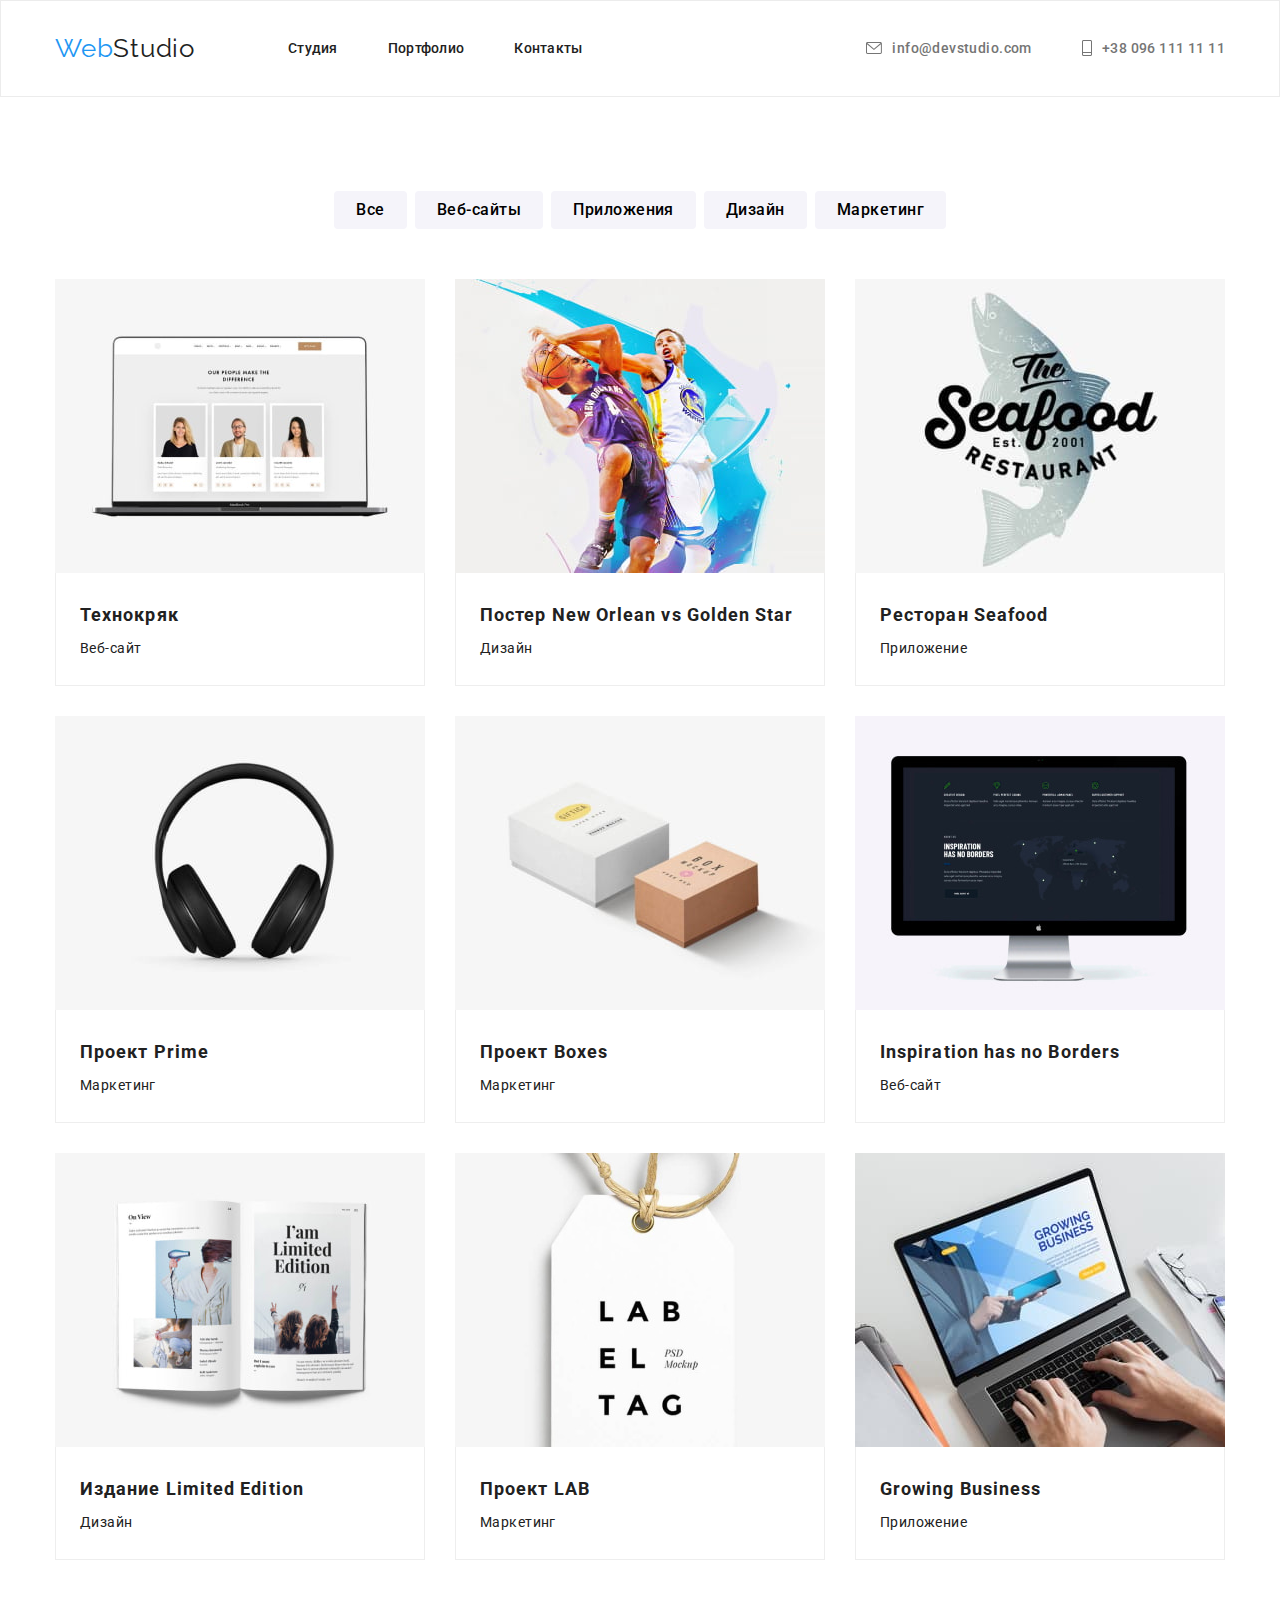
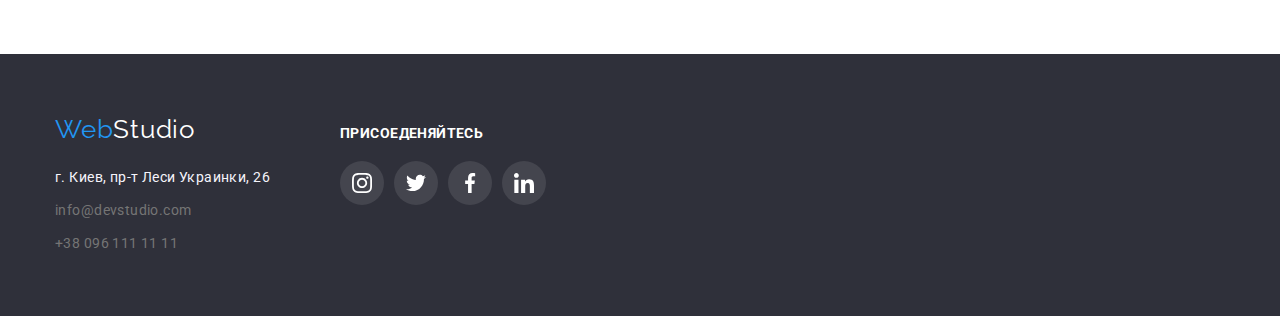
==== portfolio.html @ fb8bf8f7 "hw6" ====
<!DOCTYPE html>
<html lang="ru">
<head>
    <meta charset="UTF-8">
    <meta http-equiv="X-UA-Compatible" content="IE=edge">
    <meta name="viewport" content="width=device-width, initial-scale=1.0">
    <title>Project GOIT</title>
    <link rel="preconnect" href="https://fonts.gstatic.com">
    <link href="https://fonts.googleapis.com/css2?family=Raleway:wght@700&family=Roboto:wght@400;500;700;900&display=swap" rel="stylesheet">
    <link rel="stylesheet" href="https://cdnjs.cloudflare.com/ajax/libs/modern-normalize/1.0.0/modern-normalize.css">
    <link rel="stylesheet" href="css/styles.css">
</head>
<body>
  <header class="header">
    <div class="container header-page">
    <nav class="main-nav">
      <a class='logo' href="index.html"><span class="logo-color">Web</span>Studio</a>
      <ul class="header-links">
        <li class="item"><a href="index.html" class="header-link menu-link">Студия</a></li>
        <li class="item"><a href="portfolio.html" class="header-link menu-link">Портфолио</a></li>
        <li class="item"><a href="" class="header-link menu-link">Контакты</a></li>
      </ul>
    </nav>
    <ul class="header-contacts adress-list">
      <li class="item contacts-item"><a class="contacts address-link">
        <svg class="adress-icon" width="16" height="12">
          <use href="./images/icons/sprite.svg#icon-email"></use>
        </svg>
        info@devstudio.com
      </a></li>
      <li class="item contacts-item"><a class="contacts address-link">
        <svg class="adress-icon" width="10" height="16">
          <use href="./images/icons/sprite.svg#icon-phone"></use>
        </svg>
        +38  096  111  11  11
      </a></li>
    </ul>
    </div>
  </header>
    <main>
        <section class="section">
          <div class="container">
            <ul class="filter-button-list">
              <li><button class="filter-button">Все</button></li>
              <li><button class="filter-button">Веб-сайты</button></li>
              <li><button class="filter-button">Приложения</button></li>
              <li><button class="filter-button">Дизайн</button></li>
              <li><button class="filter-button">Маркетинг</button></li>
          </ul>
            <ul class="filter-list">
                <li class="container-set">
                  <a class="overlay-link card-set-link" href="">
                    <div class="thumb-overlay">
                    <img src="images/portfolio/laptop.jpg" width="370" height="294" alt="">
                    <div class="card-set-overlay">
                      <p>Технокряк это современная площадка 
                        распространения коронавируса.
                         Компании используют эту платформу 
                         для цифрового шпионажа и атак на 
                         защищённые сервера конкурентов.
                      </p>
                    </div>
                    </div>
                  <div class="set-items">
                  <h3 class="title-filter">Технокряк</h3>
                  <p >Веб-сайт</p>
                </div>
               </a>
                </li>
                <li class="container-set">
                  <a class="overlay-link card-set-link" href="">
                   <div class="thumb-overlay">
                    <img src="images/portfolio/players.jpg" width="370" height="294" alt="">
                    <div class="card-set-overlay">
                      <p>Технокряк это современная площадка 
                        распространения коронавируса.
                         Компании используют эту платформу 
                         для цифрового шпионажа и атак на 
                         защищённые сервера конкурентов.
                      </p>
                    </div>
                  </div>
                   <div class="set-items">
                   <h3 class="title-filter">Постер New Orlean vs Golden Star</h3>
                   <p>Дизайн</p>
                  </div>
                </a>
                </li>
                <li class="container-set">
                  <a class="overlay-link card-set-link" href="">
                  <div class="thumb-overlay">
                   <img src="images/portfolio/seafood.jpg" width="370" height="294" alt="">
                   <div class="card-set-overlay">
                    <p>Технокряк это современная площадка 
                      распространения коронавируса.
                       Компании используют эту платформу 
                       для цифрового шпионажа и атак на 
                       защищённые сервера конкурентов.
                    </p>
                  </div>
                  </div>
                   <div class="set-items">
                   <h3 class="title-filter">Ресторан Seafood</h3>
                   <p>Приложение</p>
                  </div>
                </a>
                </li>
                <li class="container-set">
                  <a class="overlay-link card-set-link" href="">
                    <div class="thumb-overlay">
                   <img src="images/portfolio/headphones.jpg" width="370" height="294" alt="">
                   <div class="card-set-overlay">
                    <p>Технокряк это современная площадка 
                      распространения коронавируса.
                       Компании используют эту платформу 
                       для цифрового шпионажа и атак на 
                       защищённые сервера конкурентов.
                    </p>
                  </div>
                    </div>
                   <div class="set-items">
                   <h3 class="title-filter">Проект Prime</h3> 
                  <p>Маркетинг</p>
                </div>
              </a>
                </li>
                <li class="container-set">
                  <a class="overlay-link card-set-link" href="">
                    <div class="thumb-overlay">
                    <img src="images/portfolio/boxes.jpg" width="370" height="294" alt="">
                    <div class="card-set-overlay">
                      <p>Технокряк это современная площадка 
                        распространения коронавируса.
                         Компании используют эту платформу 
                         для цифрового шпионажа и атак на 
                         защищённые сервера конкурентов.
                      </p>
                    </div>
                    </div>
                    <div class="set-items">
                    <h3 class="title-filter">Проект Boxes</h3>
                    <p>Маркетинг</p>
                  </div>
                </a>
                  </li>
                <li class="container-set">
                  <a class="overlay-link card-set-link" href="">
                    <div class="thumb-overlay">
                    <img src="images/portfolio/computer.jpg" width="370" height="294" alt="">
                    <div class="card-set-overlay">
                      <p>Технокряк это современная площадка 
                        распространения коронавируса.
                         Компании используют эту платформу 
                         для цифрового шпионажа и атак на 
                         защищённые сервера конкурентов.
                      </p>
                    </div>
                    </div>
                    <div class="set-items">
                    <h3 class="title-filter">Inspiration has no Borders</h3>
                    <p>Веб-сайт</p>
                  </div>
                </a>
                </li>
                <li class="container-set">
                  <a class="overlay-link card-set-link" href="">
                    <div class="thumb-overlay">
                    <img src="images/portfolio/magazine.jpg" width="370" height="294" alt="">
                    <div class="card-set-overlay">
                      <p>Технокряк это современная площадка 
                        распространения коронавируса.
                         Компании используют эту платформу 
                         для цифрового шпионажа и атак на 
                         защищённые сервера конкурентов.
                      </p>
                    </div>
                    </div>
                    <div class="set-items">
                    <h3 class="title-filter">Издание Limited Edition</h3>
                    <p>Дизайн</p>
                  </div>
                </a>
                </li>
                <li class="container-set">
                  <a class="overlay-link card-set-link" href="">
                    <div class="thumb-overlay">
                    <img src="images/portfolio/birka.jpg" width="370" height="294" alt="">
                    <div class="card-set-overlay">
                      <p>Технокряк это современная площадка 
                        распространения коронавируса.
                         Компании используют эту платформу 
                         для цифрового шпионажа и атак на 
                         защищённые сервера конкурентов.
                      </p>
                    </div>
                    </div>
                    <div class="set-items">
                    <h3 class="title-filter">Проект LAB</h3>
                    <p>Маркетинг</p>
                  </div>
                </a>
                </li>
                <li class="container-set">
                  <a class="overlay-link card-set-link" href="">
                    <div class="thumb-overlay">
                    <img src="images/portfolio/handsinlaptop.jpg" width="370" height="294" alt="">
                    <div class="card-set-overlay">
                      <p>Технокряк это современная площадка 
                        распространения коронавируса.
                         Компании используют эту платформу 
                         для цифрового шпионажа и атак на 
                         защищённые сервера конкурентов.
                      </p>
                    </div>
                    </div>
                    <div class="set-items">
                    <h3 class="title-filter">Growing Business</h3>
                    <p>Приложение</p>
                  </div>
                </a>
                </li>
              </ul>
            </div>
        </section>
    </main>
    <footer class="footer">
      <div class=" footer-info container">
      <div>
        <a class='logo-footer' href="index.html"><span class="logo-color">Web</span>Studio</a>
      <address class="address">
      <p class="place">г. Киев, пр-т Леси Украинки, 26</p>
      <ul class="footer-list">
        <li><a class="contacts" href="">info@devstudio.com</a></li>
        <li><a class="contacts " href="">+38  096  111  11  11</a></li>
      </ul>
    </div>
      <div class="footer-info-svg">
        <h2 class="footer-title">Присоеденяйтесь</h2>
      <ul class="socials-icons footer-icons">
        <li class="social-icons-item">
          <a href="" class="socials-icons-link icons-footer" target="_blank" rel="noopener noreferrer">
            <svg class="socials-icons-svg footer-svg">
              <use href="./images/icons/sprite.svg#icon-instagram"></use>
            </svg>
          </a>
        </li>
        <li class="social-icons-item">
          <a href="" class="socials-icons-link icons-footer" target="_blank" rel="noopener noreferrer">
            <svg class="socials-icons-svg footer-svg">
              <use href="./images/icons/sprite.svg#icon-twitter"></use>
            </svg>
          </a>
        </li>
        <li class="social-icons-item">
          <a href="" class="socials-icons-link icons-footer" target="_blank" rel="noopener noreferrer">
            <svg class="socials-icons-svg footer-svg">
              <use href="./images/icons/sprite.svg#icon-facebook"></use>
            </svg>
          </a>
        </li>
        <li class="social-icons-item">
          <a href="" class="socials-icons-link icons-footer" target="_blank" rel="noopener noreferrer">
            <svg class="socials-icons-svg footer-svg">
              <use href="./images/icons/sprite.svg#icon-linkedin"></use>
            </svg>
          </a>
        </li>
      </ul>
    </div>
      </address>
    </div>
    </footer>
</body>
</html>
---- css/styles.css ----
:root {
    --accent-background-title-color: #2F303A;
    --accent-background-footer-color: #2F303A;
    --accent-background-our-team-color: #F5F4FA;
    --primary-background-color: #F5F4FA;
    --secondary-background-color: #2196F3;
    
    --accent-text-color: #757575;
    --primary-text-color: #212121;
    --secondary-text-color: #FFFFFF;
    --svg-primary-color: #AFB1B8;
    
    --main-font: 'Roboto', sans-serif;
    --logo-font: 'Raleway', sans-serif;
}

body {
    font-family: var(--main-font);
    color:var(--accent-text-color);
    font-size: 14px;
    line-height: 1.71;
    letter-spacing: 0.03em;
}

*,
*::before,
*::after {
    box-sizing: border-box;
}

h1,
h2,
h3,
h4,
h5,
h6,
p,
ul {
margin: 0;
padding: 0;
}

img {
    display: block;
    max-width: 100%;
}

.container {
    width: 1200px;
    padding-left: 15px;
    padding-right: 15px;
    margin-left: auto;
    margin-right: auto;
}

.section {
    padding-top: 94px;
    padding-bottom: 94px;
}

/* -----------------------------ЛОГОТИП--------------------- */

.logo {
    font-family: var(--logo-font);
    font-size: 26px;
    line-height: 1.19;
    letter-spacing: 0.03em;
}

.logo:not(.nohover):hover,
.logo:not(.nofocus):focus {
color: var(--primary-text-color);
}

.logo-color {
    color:var(--secondary-background-color);
}

/* --------------------------МЕЙН-------------------------- */

.main-nav {
    display: flex;
    align-items: center;
}

/* ----------------------------------ХЕДЕР---------------------------- */

.header {
    background: var(--secondary-text-color);
    display: flex;
    border: 1px solid #ECECEC;
    padding-top: 32px;
    padding-bottom: 32px;
}

.header-page {
   display: flex;
   align-items: center;
}

.header-link {
    font-size: 14px;
    font-weight: 500;
    line-height: 1.14;
    letter-spacing: 0.02em;
    color:var(--primary-text-color);
    position: relative;

    transition-property: color;
    transition-duration: 250ms;
    transition-timing-function: cubic-bezier(0.4, 0, 0.2, 1);
}

.header-link:hover {
    color: var(--secondary-background-color);
}

.menu-link::after {
    content: "";
    width: 100%;
    height: 4px;
    background: #2196F3;
    border-radius: 2px;
    display: block;
    position: absolute;
    margin-top: 32px;
    opacity: 0;

    transition-property: background-color, opacity, visibility;
    transition-duration: 250ms;
    transition-timing-function: cubic-bezier(0.4, 0, 0.2, 1);
}

.menu-link:hover::after {
    opacity: 1;
}

.header-links {
    display: flex;
    margin-left: 93px;
}

.header-links .item {
    margin-right: 50px;
    display: block;
}

.header-links .item:last-child {
    margin-right: 0px;
}

.adress-icon {
    fill: currentColor;
    margin-right: 10px;
}

.address-link {
    display: flex;
    align-items: center;
}

.header-contacts {
    display: flex;
    font-weight: 500;
    margin-left: auto;
}

.header-contacts .item + .item {
     margin-left: 50px;
}

.contacts {
    color: var(--accent-text-color);

    transition-property: color;
    transition-duration: 250ms;
    transition-timing-function: cubic-bezier(0.4, 0, 0.2, 1);
}

.contacts:hover {
    color: var(--secondary-background-color);
}

/* --------------------------ЗАГОЛОВОК И КНОПКА------------------------- */

.hero {
    background: var(--accent-background-title-color);
    background-image: linear-gradient(
        to right,
        rgba(47, 48, 58, 0.4),
        rgba(47, 48, 58, 0.4)
    ),
    url(../images/backgroundhero.jpg);
    text-align: center;
    background-size: cover;
    background-position: center;
}

.page-hero {
    padding-top: 200px;
    padding-bottom: 200px;
}

.hero-title {
    font-family: var(--main-font);
    font-size: 44px;
    max-width: 696px;
    line-height: 1.36;
    text-align: center;
    color:var(--secondary-text-color);
    letter-spacing: 0.06em;
    text-transform: uppercase;
    margin-right: auto;
    margin-left: auto;
    margin-bottom: 30px;
}

.hero-button {
    width: 200px;
    height: 50px;
    border-radius: 4px;
    padding: 10px 32px 10px 32px;
    margin-right: auto;
    margin-left: auto;
    font-size: 16px;
    line-height: 1.87;
    align-items: center;
    letter-spacing: 0.06em;
    border: none;
    cursor: pointer;
    color: var(--secondary-text-color);
    background-color:var(--secondary-background-color);
    box-shadow: 0px 4px 4px rgba(0, 0, 0, 0.15);
    display: block;
}

/* ----------------------------О НАС ------------------------ */

.about-list {
    display: flex;
    justify-content: center;
}

.about-list li {
    margin-right: 30px;
    align-items: center;
}

.about-list li:last-child {
    margin-right: 0px;;
}

.our-privilege {
    display: flex;
    align-items: center;
    justify-content: center;
    height: 120px;
    background: var(--accent-background-our-team-color);
    margin-bottom: 30px;
}

.our-privilege-item {
    width: 65px ;
    height: 70px;
}
 
.about-subtitle {
    height: 16px;
    font-size: 14px;
    line-height: 1.14;
    letter-spacing: 0.03em;
    text-transform: uppercase;
    margin-bottom: 10px;
    color: var(--primary-text-color);
}

/* --------------------------ЧЕМ мы занимаемся------------------------------- */

.services-title {
    font-size: 36px;
    line-height: 1.16;
    text-align: center;
    letter-spacing: 0.03em;
    color: var(--primary-text-color);
}

.services {
    padding-top: 0px;
}

.services-list {
    display: flex;
    margin-top: 50px;
    justify-content: center;
}

.services-img {
    margin-right: 30px;
    position: relative;
}

.services-overlay {
    font-size: 14px;
    line-height: 16px;
    text-align: center;
    letter-spacing: 0.03em;

    text-transform: uppercase;
    position: absolute;
    background: rgba(47, 48, 58, 0.8);
    color: #FFFFFF;
    
    padding-top: 27px;
    bottom: 0;
    width: 370px;
    height: 70px;
}

.thumb-title {
    position: absolute;
}


.services-img:last-child {
    margin-right: 0px;
}

/* ------------------------------Наша команда----------------------------- */
.our-team-title {
    font-size: 36px;
    line-height: 1.16;
    letter-spacing: 0.03em;
    text-align: center;
    margin-bottom: 50px;
    color: var(--primary-text-color);
}

/* ----------------------------SVG--------------------------------- */

.section-regular-clients {
    margin-top: 94px;
    margin-bottom: 94px;
}

.regular-clients-hero{
    font-size: 36px;
    margin-bottom: 50px;
    line-height: 42px;
    text-align: center;
    letter-spacing: 0.03em;
    color: var(--primary-text-color);
}

.regular-clients-list {
    display: flex;
    justify-content: center;
}

 .regular-clients-link {
    width: 170px;
    height: 92px;
    border: 1px solid #AFB1B8;
    border-radius: 4px;
    display: block;
    color: var(--svg-primary-color);
    display: flex;
    align-items: center;
    justify-content: center;

    transition-property: border;
    transition-duration: 250ms;
    transition-timing-function: cubic-bezier(0.4, 0, 0.2, 1);
 }


 .regular-clients-item:not(:last-child){
    margin-right: 30px;
 }

.regular-clients-svg { 
    fill: currentColor;

    transition-property: fill;
    transition-duration: 250ms;
    transition-timing-function: cubic-bezier(0.4, 0, 0.2, 1);
}

.regular-clients-link:hover,
.regular-clients-link:focus {
    border: 1px solid var(--secondary-background-color);
    box-sizing: border-box;
}

.regular-clients-link:hover .regular-clients-svg, 
.regular-clients-link:focus .regular-clients-svg {
    fill: var(--secondary-background-color);
}

/* -------------------------------------------------------- */
.social-icons-item:not(:last-child) {
    margin-right: 10px;
}

.socials-icons {
    display: inline-flex;
}

.socials-icons-svg {
    width: 20px;
    height: 20px;
    fill: var(--svg-primary-color);
}

.socials-icons-link:hover,
.socials-icons-link:focus {
    background-color: var(--secondary-background-color);
}

.socials-icons-link {
    width: 44px;
    height: 44px;
    border-radius: 50%;
    display: flex;
    align-items: center;
    justify-content: center;

    transition-property: background-color, fill;
    transition-duration: 250ms;
    transition-timing-function: cubic-bezier(0.4, 0, 0.2, 1);
}

.socials-icons-link:hover .socials-icons-svg,
.socials-icons-link:focus .socials-icons-svg {
    fill: var(--secondary-text-color);
}

/* ---------------------------------SVG END----------------------------- */

.our-team {
    background: var(--primary-background-color);
}

.our-team-list {
    display: flex;
    justify-content: center;
}

.name {
    font-size: 16px;
    line-height: 1.18;
    letter-spacing: 0.03em;
    margin-bottom: 10px;
    color: var(--primary-text-color);
}

.card-in-case {
    width: 270px;
    box-shadow: 0px 1px 3px rgba(0, 0, 0, 0.12),
    0px 1px 1px rgba(0, 0, 0, 0.14),
    0px 2px 1px rgba(0, 0, 0, 0.2);
    margin-right: 30px;
}

.card-in-case:last-child {
    margin-right: 0px;
}

.name-work {
    min-width: 137px;
    padding: 30px;
    text-align: center;
    box-shadow: 0px 1px 3px rgba(0, 0, 0, 0.12),
    0px 1px 1px rgba(0, 0, 0, 0.14),
    0px 2px 1px rgba(0, 0, 0, 0.2);
    border-radius: 0px 0px 4px 4px;
    background-color: var(--secondary-text-color);
}

address {
    font-style: inherit;
}

/* ----------------------------------------ССЫЛКИ------------------------------- */

a {
    color: var(--primary-text-color);
    text-decoration: none;
}

li {
    list-style: none;
}

/* -------------------------------------КНОПКИ--------------------------- */


/* ------------------------------------КНОПКИ ФИЛЬТРА------------------------ */


.filter-button {
    min-width: 73px;
    height: 38px;
    
    background: var(--primary-background-color);
    border-radius: 4px;
    border: none;
    padding: 6px 22px 6px 22px;
    font-weight: 500;
    font-size: 16px;
    line-height: 1.62px;
    letter-spacing: 0.03em;

    transition-property: background-color, color, box-shadow;
    transition-duration: 250ms;
    transition-timing-function: cubic-bezier(0.4, 0, 0.2, 1);
}

.filter-button-list {
    display: flex;
    justify-content: center;
    margin-bottom: 50px;
}

.filter-button-list li {
    margin-right: 8px;
}

.filter-button-list li:last-child {
    margin-right: 0px;
}

button:hover {
    cursor:pointer;
    color: white;
    background-color:#2196F3;
    box-shadow: 0px 3px 1px rgba(0, 0, 0, 0.1),
    0px 1px 2px rgba(0, 0, 0, 0.08),
    0px 2px 2px rgba(0, 0, 0, 0.12);
    border-radius: 4px;
}

/* ----------------------------CARDS-FILTER-------------------- */

.title-filter { 
    font-size: 18px;
    line-height: 2.0;
    letter-spacing: 0.06em;
    color: var(--primary-text-color);
    margin-bottom: 4px;
}

.filter-list {
    display: flex;
    flex-wrap: wrap;
    margin-left: -30px;
    margin-top: -30px;
}

.filter-list > .container-set {
    margin-left: 30px;
    margin-top: 30px;
    flex-basis: calc((100% - 30px * 3) / 3);
}

.container-set {
    width: 370px;
    background: #FFFFFF;
}

.thumb-overlay {
    position: relative;
    overflow: hidden;
}

.set-items {
    padding: 24px 24px 24px 24px;
    border: 1px solid #EEEEEE;
    border-top: 0px;
}

.overlay-link:hover .card-set-overlay,
.overlay-link:focus .card-set-overlay {
    opacity: 1;
    transform: translateY(0%);
    transition: transform 250ms cubic-bezier(0.4, 0, 0.2, 1);
}

.card-set-overlay {
    position: absolute;
    background: rgba(33, 150, 243, 0.9);
    color: #FFFFFF;
    
    opacity: 0;
    font-size: 18px;
    line-height: 1.56;
    letter-spacing: 0.03em;
    text-align: center;
    padding-top:63px;
    
    top: 0;
    left: 0;
    width: 100%;
    height: 100%;

    transform: translateY(100%);
    transition: transform 250ms cubic-bezier(0.4, 0, 0.2, 1),
    opacity 250ms cubic-bezier(0.4, 0, 0.2, 1);
}

.overlay-link {
    display: block;
}

.overlay-link:hover,
.overlay-link:focus {
    box-shadow: 0px 1px 1px rgba(0, 0, 0, 0.12),
    0px 4px 4px rgba(0, 0, 0, 0.06),
    1px 4px 6px rgba(0, 0, 0, 0.16);
}


/* -------------------------------------ВСЕ КНОПКИ------------------------------ */

button:focus {
    color: white;
    background-color:#2196F3;
}

/* ----------------------------backdrop-------------------------- */

.backdrop {
    position: fixed;
    width: 100%;
    height: 100%;
    top: 0;
    left: 0;
    background: rgba(0, 0, 0, 0.2);

    transition-property: background-color, opacity, visibility;
    transition-duration: 250ms;
    transition-timing-function: cubic-bezier(0.4, 0, 0.2, 1);
}

.backdrop.is-hidden {
    opacity: 0;
    pointer-events: none;
    visibility: hidden;
}

.modal {
    width: 528px;
    height: 581px;
    background-color: var(--secondary-text-color);

    position: absolute;
    top: 50%;
    left: 50%;
    transform: translate(-50%, -50%);

    transition-property: background-color;
    transition-duration: 250ms;
    transition-timing-function: cubic-bezier(0.4, 0, 0.2, 1);
}

.modal-button {
    display: flex;
    align-items: center;
    justify-content: center;

    border-radius: 50%;
    border: 1px solid rgba(0, 0, 0, 0.1);
    position: absolute;
    background-color: var(--secondary-text-color);

    width: 30px;
    height: 30px;
    top: 8px;
    right: 8px;
}

.modal-button:hover {
    background-color: var(--secondary-text-color);
    border-radius: 50%;
}

/* -------------------------------ФУТЕР--------------------------------- */

.logo-footer {
    color:var(--secondary-text-color);
    font-family: var(--logo-font);
    font-size: 26px;
    line-height: 1.19;
    letter-spacing: 0.03em;
} 

.logo-footer:not(.nohover):hover,
.logo-footer:not(.nofocus):focus {
color: var(--secondary-text-color);
}

.place {
    font-size: 14px;
    line-height:1.71;
    letter-spacing: 0.03em;
    margin-bottom: 9px;
    color: var(--primary-background-color);
}

.footer .address {
    margin-top: 20px;
}

.footer-info {
    padding-top: 60px;
    padding-bottom: 60px;
    display: flex;
    align-items: baseline;
}

.icons-footer {
    background: rgba(255, 255, 255, 0.1);
}

.footer-info-svg {
 margin-left: 70px;
}

.footer-icons {
    margin-top: 20px;
}

.footer-svg {
    fill:var(--secondary-text-color)
}

.footer-title {
    font-size: 14px;
    line-height: 16px;
    letter-spacing: 0.03em;
    text-transform: uppercase;
    color: var(--secondary-text-color);
}

.footer {
    display: flex;
}

.footer-list li:not(:last-child) {
    margin-bottom: 9px;
}

 .footer {
    background: var(--accent-background-footer-color);
 }
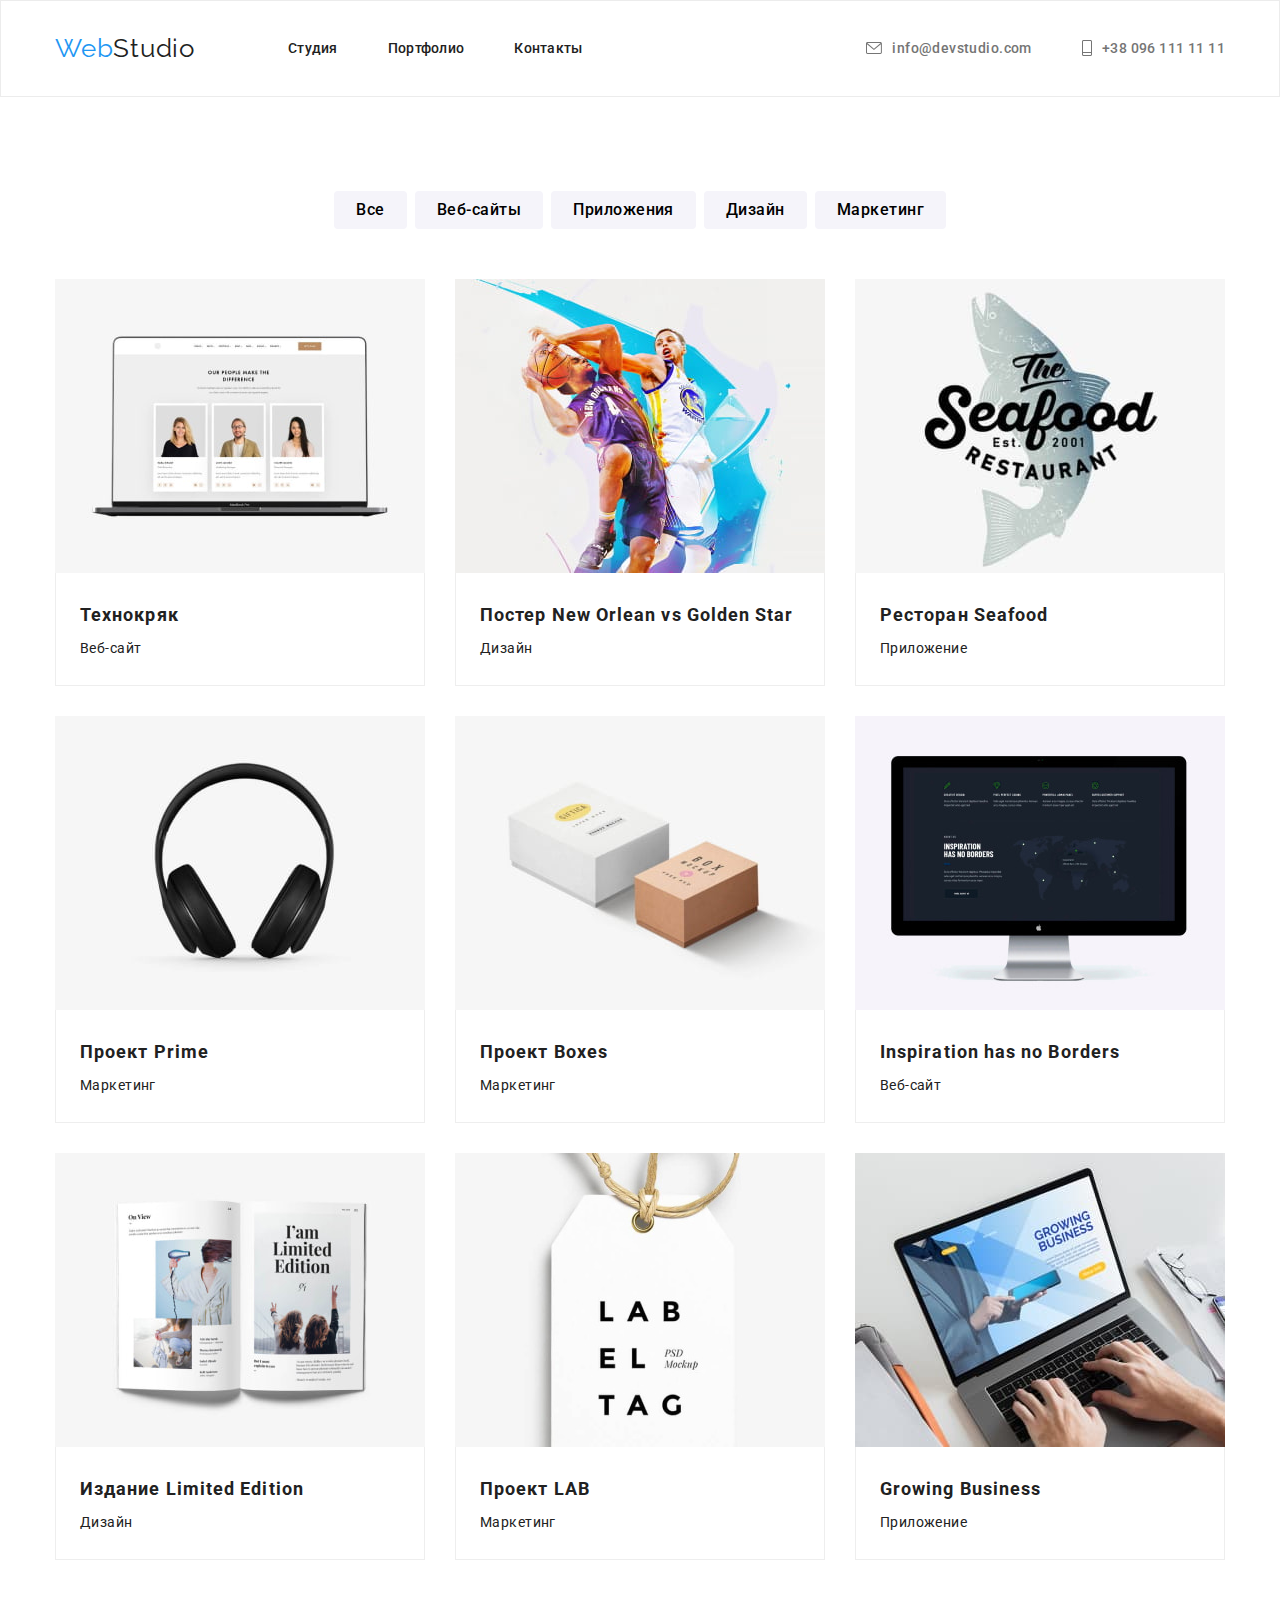
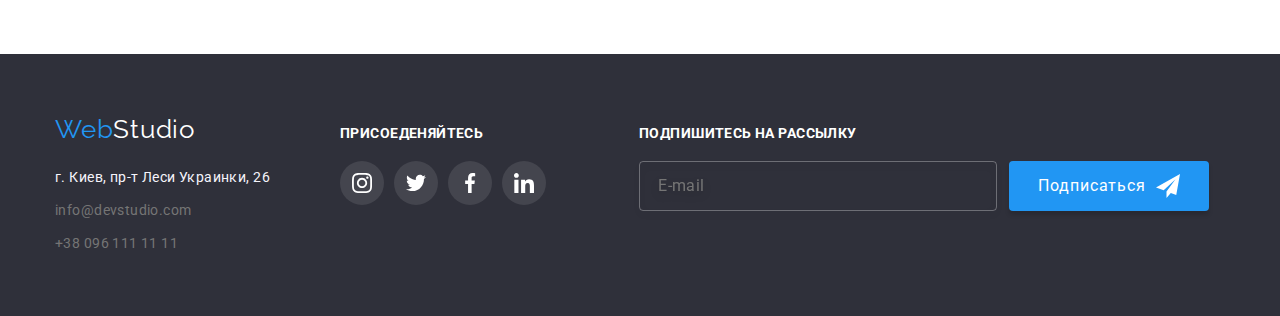
==== commit 66e5716a: "2 icon" ====
--- a/portfolio.html
+++ b/portfolio.html
@@ -22,13 +22,13 @@
       </ul>
     </nav>
     <ul class="header-contacts adress-list">
-      <li class="item contacts-item"><a class="contacts address-link">
+      <li class="item contacts-item"><a href="" class="contacts address-link">
         <svg class="adress-icon" width="16" height="12">
           <use href="./images/icons/sprite.svg#icon-email"></use>
         </svg>
         info@devstudio.com
       </a></li>
-      <li class="item contacts-item"><a class="contacts address-link">
+      <li class="item contacts-item"><a href="" class="contacts address-link">
         <svg class="adress-icon" width="10" height="16">
           <use href="./images/icons/sprite.svg#icon-phone"></use>
         </svg>
@@ -268,6 +268,18 @@
       </ul>
     </div>
       </address>
+      <div class="footer-form">
+        <h3 class="sub-title">Подпишитесь на рассылку</h3>
+        <div class="footer-form-container">
+        <input class="input-footer-form" type="email" name="mail" placeholder="E-mail">
+        <button class="sub-btn" type="subscribe" name="subscribe">
+          Подписаться
+          <svg class="foter-form-svg">
+            <use href="./images/icons/sprite.svg#icon-send"></use>
+          </svg>
+        </button>
+        </div>
+      </div>
     </div>
     </footer>
 </body>
--- a/css/styles.css
+++ b/css/styles.css
@@ -111,7 +111,8 @@
     transition-timing-function: cubic-bezier(0.4, 0, 0.2, 1);
 }
 
-.header-link:hover {
+.header-link:hover,
+.header-link:focus {
     color: var(--secondary-background-color);
 }
 
@@ -131,7 +132,8 @@
     transition-timing-function: cubic-bezier(0.4, 0, 0.2, 1);
 }
 
-.menu-link:hover::after {
+.menu-link:hover::after,
+.menu-link:focus::after  {
     opacity: 1;
 }
 
@@ -177,7 +179,8 @@
     transition-timing-function: cubic-bezier(0.4, 0, 0.2, 1);
 }
 
-.contacts:hover {
+.contacts:hover,
+.contacts:focus {
     color: var(--secondary-background-color);
 }
 
@@ -409,6 +412,10 @@
     width: 20px;
     height: 20px;
     fill: var(--svg-primary-color);
+
+    transition-property: fill;
+    transition-duration: 250ms;
+    transition-timing-function: cubic-bezier(0.4, 0, 0.2, 1);
 }
 
 .socials-icons-link:hover,
@@ -609,6 +616,10 @@
 
 .overlay-link {
     display: block;
+
+    transition-property: box-shadow;
+    transition-duration: 250ms;
+    transition-timing-function: cubic-bezier(0.4, 0, 0.2, 1);
 }
 
 .overlay-link:hover,
@@ -620,11 +631,6 @@
 
 
 /* -------------------------------------ВСЕ КНОПКИ------------------------------ */
-
-button:focus {
-    color: white;
-    background-color:#2196F3;
-}
 
 /* ----------------------------backdrop-------------------------- */
 
@@ -648,6 +654,7 @@
 }
 
 .modal {
+    padding: 40px;
     width: 528px;
     height: 581px;
     background-color: var(--secondary-text-color);
@@ -681,7 +688,122 @@
 .modal-button:hover {
     background-color: var(--secondary-text-color);
     border-radius: 50%;
-}
+
+    transition-property: fill, box-shadow;
+    transition-duration: 250ms;
+    transition-timing-function: cubic-bezier(0.4, 0, 0.2, 1);
+}
+
+
+.modal-svg:hover {
+    opacity: 1;
+    fill: var(--secondary-background-color);
+
+    transition-property: fill;
+    transition-duration: 250ms;
+    transition-timing-function: cubic-bezier(0.4, 0, 0.2, 1);
+}
+
+/* ------------------------Form-backdrop------------------------- */
+textarea {
+    resize: none;
+}
+
+.form-title {
+    margin-bottom: 10px;
+}
+
+.name-input {
+    margin-bottom: 4px;
+}
+
+.text-in-com {
+    padding-left: 16px;
+    padding-top: 12px;
+}
+
+.form-title {
+    font-size: 20px;
+    line-height: 23px;
+
+    text-align: center;
+    letter-spacing: 0.03em;
+
+    color: var(--primary-text-color);
+}
+
+.agree-input {
+    margin-left: 9px;
+}
+
+.textarea-input {
+    width: 448px;
+    height: 120px;
+    margin-bottom: 20px;
+}
+
+.text-input{
+    width: 448px;
+
+    border: 1px solid rgba(33, 33, 33, 0.2);
+    box-sizing: border-box;
+    border-radius: 4px;
+    outline: var(--secondary-background-color);
+}
+
+.text-input:focus  {
+    border: 1px solid var(--secondary-background-color);
+    box-sizing: border-box;
+    border-radius: 4px;
+}
+
+.text-input-cont {
+    height: 40px;
+}
+
+.contract {
+    color: var(--secondary-background-color);
+    text-decoration: underline;
+}
+
+.form-item:not(:last-child) {
+    position: relative;
+    display: flex;
+    flex-direction: column;
+}
+
+.form-item:focus-within > .icon-form {
+    fill: var(--secondary-background-color);
+}
+
+.textarea-input input::placeholder {
+    padding-top: 12px;
+    padding-left: 16px;
+}
+
+.icon-form {
+    position: absolute;
+    bottom: 13px;
+    left: 13px;
+}
+
+.submit-button {
+    font-size: 16px;
+    line-height: 1.87;
+    margin: 0 auto;
+    margin-top: 30px;
+    padding: 10px 55px;
+    
+    border: none;
+    display: block;
+    letter-spacing: 0.06em;
+
+    background: var(--secondary-background-color);
+    box-shadow: 0px 4px 4px rgba(0, 0, 0, 0.15);
+    border-radius: 4px;
+    color: var(--secondary-text-color);
+}
+
 
 /* -------------------------------ФУТЕР--------------------------------- */
 
@@ -753,8 +875,76 @@
     background: var(--accent-background-footer-color);
  }
 
-
-
-
-
-
+/* ----------------------------------Form-footer------------------ */
+
+.footer-form {
+    margin-left: 93px;
+}
+
+.footer-form:not(:last-child) {
+    display: flex;
+    flex-direction: column;
+}
+
+.footer-form input::placeholder {
+    padding-left: 16px;
+}
+
+.sub-title {
+    width: 219px;
+    height: 16px;
+    font-size: 14px;
+    line-height: 16px;
+    letter-spacing: 0.03em;
+    text-transform: uppercase;
+    margin-bottom: 20px;
+
+    color: var(--secondary-text-color);
+}
+
+.input-footer-form {
+    width: 358px;
+    height: 50px;
+    font-size: 16px;
+    line-height: 20px;  
+    letter-spacing: 0.03em;
+
+    background: transparent;
+    box-sizing: border-box;
+    border-radius: 4px;
+
+    border: 1px solid rgba(255, 255, 255, 0.3);
+    filter: drop-shadow(0px 4px 4px rgba(0, 0, 0, 0.15));
+}
+
+.sub-btn {
+    width: 200px;
+    height: 50px;
+    border-radius: 4px;
+    font-size: 16px;
+    line-height: 1.87;
+    letter-spacing: 0.06em;
+    margin-left: 12px;
+
+    
+    border: none;
+    position: relative;
+    display: flex;
+    align-items: center;
+    justify-content: center;
+
+    color: var(--secondary-text-color);
+    background: var(--secondary-background-color);
+    box-shadow: 0px 4px 4px rgba(0, 0, 0, 0.15);
+}
+
+.foter-form-svg {
+    position: relative;
+    width: 24px;
+    height: 24px;
+    margin-left: 10px;
+}
+
+.footer-form-container {
+    display: flex;
+}